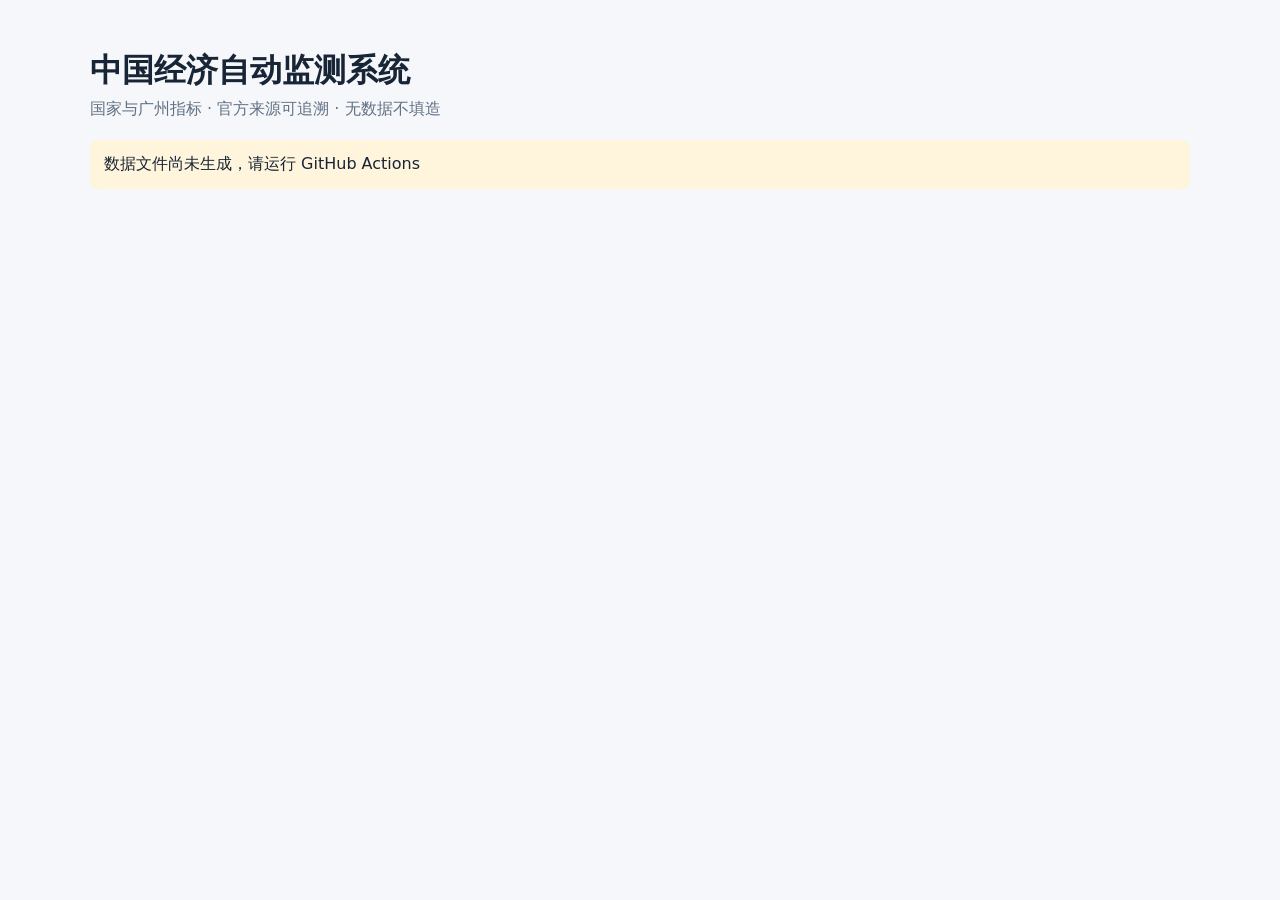
==== docs/index.html @ 611b1e5f "Initialize macro monitoring: docs/index.html" ====
<!doctype html><html lang="zh-CN"><head><meta charset="utf-8"><meta name="viewport" content="width=device-width,initial-scale=1"><title>中国经济监测看板</title><style>body{font:16px system-ui;background:#f5f7fa;color:#182536;margin:0;padding:28px;max-width:1100px;margin:auto}h1{margin-bottom:6px}.sub{color:#617184}.grid{display:grid;grid-template-columns:repeat(auto-fit,minmax(235px,1fr));gap:14px;margin-top:25px}.card{background:white;padding:20px;border-radius:14px;box-shadow:0 1px 6px #dfe4ed}.val{font-size:30px;font-weight:750;margin:14px 0}.muted{color:#69788a;font-size:13px}a{color:#245eae}.warn{padding:14px;background:#fff4dc;border-radius:8px;margin-top:20px}</style></head><body><h1>中国经济自动监测系统</h1><div class="sub">国家与广州指标 · 官方来源可追溯 · 无数据不填造</div><div id="meta" class="warn">正在读取数据...</div><div class="grid" id="grid"></div><script>fetch('./data.json').then(r=>r.json()).then(d=>{document.getElementById('meta').textContent='生成时间：'+d.generated_at+'｜已验证记录：'+d.data_count+'｜官方接口：待核验接入';document.getElementById('grid').innerHTML=d.indicators.map(i=>{const x=d.latest[i.id];return '<div class="card"><strong>'+i.name+'</strong><div class="val">'+(x?x.value+' '+i.unit:'待接入')+'</div><div class="muted">'+(x?'统计期：'+x.period:'暂无经过验证的官方数据')+'</div>'+(x?'<p><a href="'+x.source_url+'" target="_blank" rel="noopener">查看官方来源</a></p>':'')+'</div>'}).join('')}).catch(e=>{document.getElementById('meta').textContent='数据文件尚未生成，请运行 GitHub Actions';});</script></body></html>
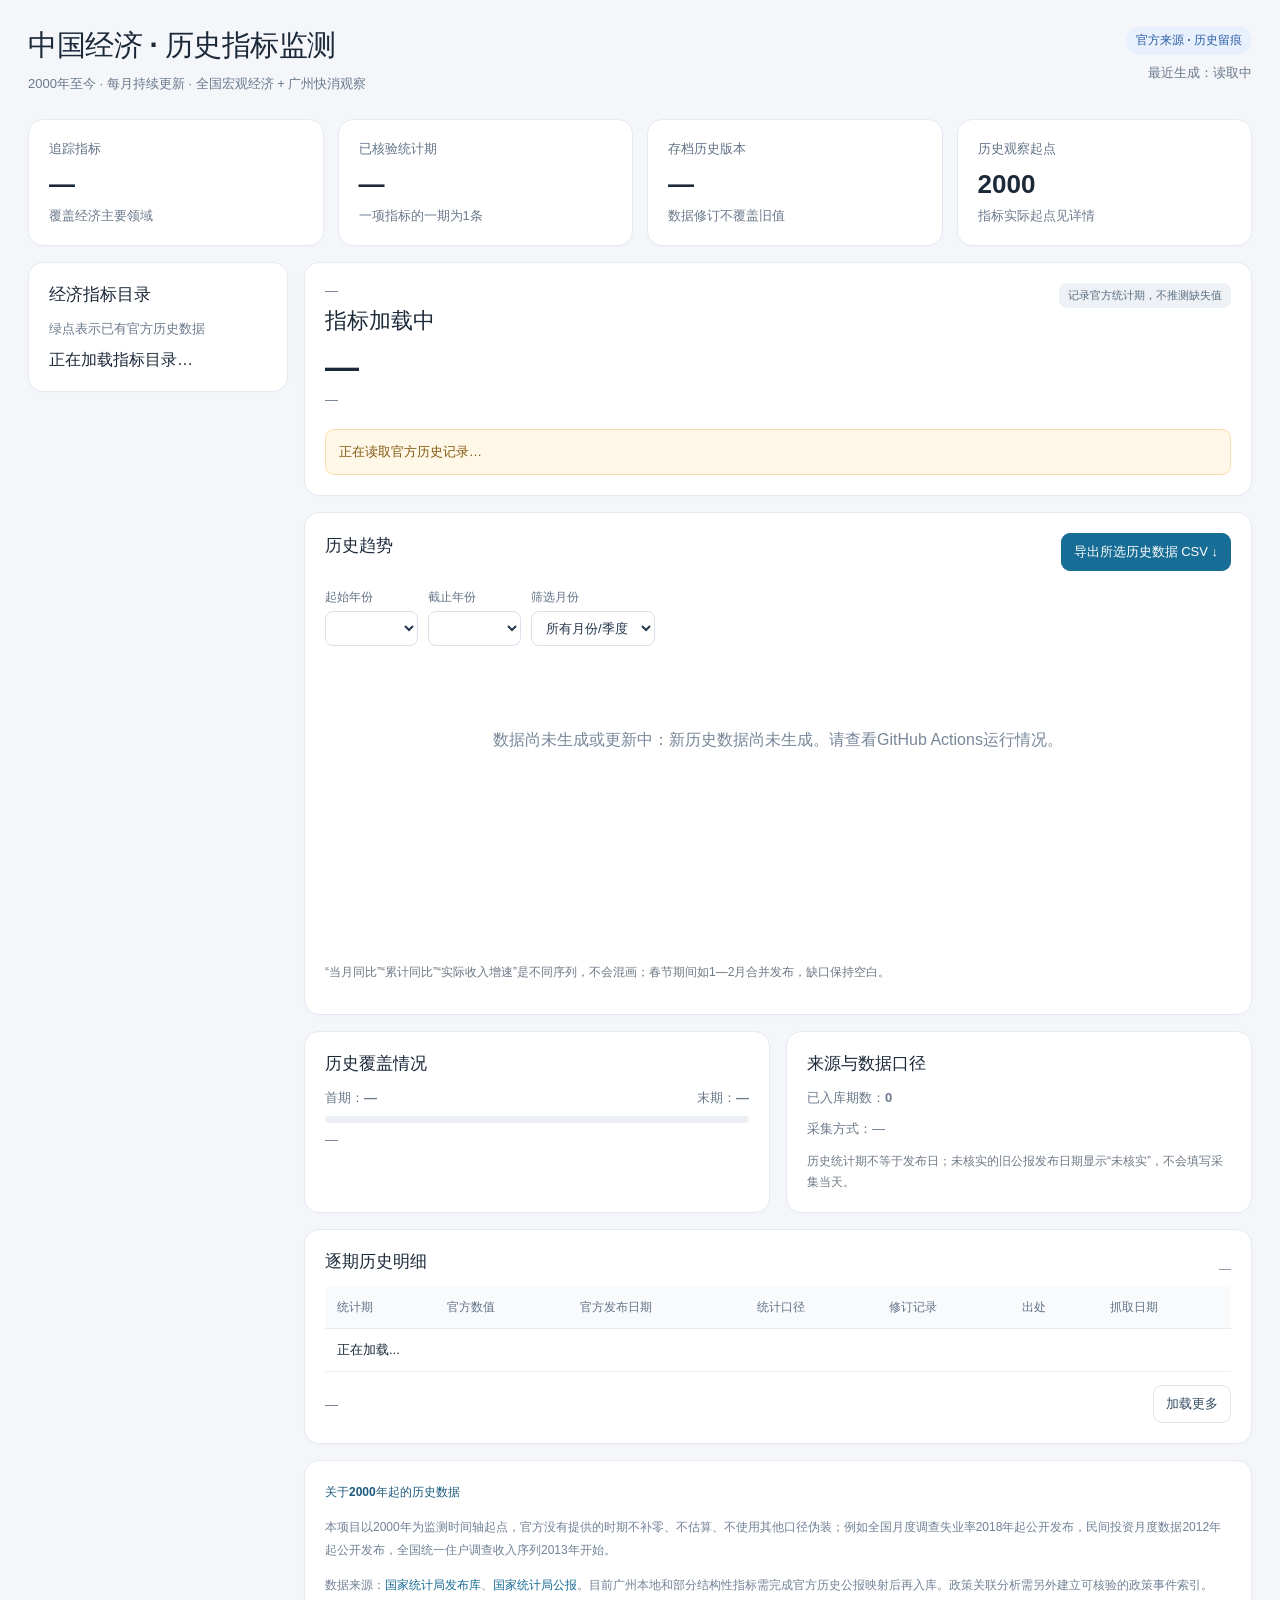
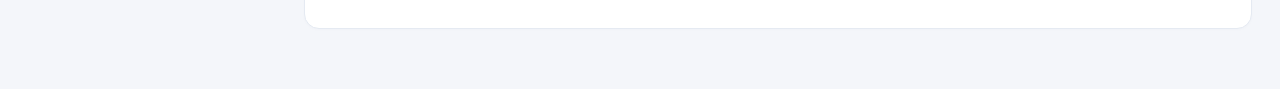
==== commit 7d2b6df3: "Upgrade Pages to full 2000-present metric timelines and source/revision detail" ====
--- a/docs/index.html
+++ b/docs/index.html
@@ -1 +1,94 @@
-<!doctype html><html lang="zh-CN"><head><meta charset="utf-8"><meta name="viewport" content="width=device-width,initial-scale=1"><title>中国经济监测看板</title><style>body{font:16px system-ui;background:#f5f7fa;color:#182536;margin:0;padding:28px;max-width:1100px;margin:auto}h1{margin-bottom:6px}.sub{color:#617184}.grid{display:grid;grid-template-columns:repeat(auto-fit,minmax(235px,1fr));gap:14px;margin-top:25px}.card{background:white;padding:20px;border-radius:14px;box-shadow:0 1px 6px #dfe4ed}.val{font-size:30px;font-weight:750;margin:14px 0}.muted{color:#69788a;font-size:13px}a{color:#245eae}.warn{padding:14px;background:#fff4dc;border-radius:8px;margin-top:20px}</style></head><body><h1>中国经济自动监测系统</h1><div class="sub">国家与广州指标 · 官方来源可追溯 · 无数据不填造</div><div id="meta" class="warn">正在读取数据...</div><div class="grid" id="grid"></div><script>fetch('./data.json').then(r=>r.json()).then(d=>{document.getElementById('meta').textContent='生成时间：'+d.generated_at+'｜已验证记录：'+d.data_count+'｜官方接口：待核验接入';document.getElementById('grid').innerHTML=d.indicators.map(i=>{const x=d.latest[i.id];return '<div class="card"><strong>'+i.name+'</strong><div class="val">'+(x?x.value+' '+i.unit:'待接入')+'</div><div class="muted">'+(x?'统计期：'+x.period:'暂无经过验证的官方数据')+'</div>'+(x?'<p><a href="'+x.source_url+'" target="_blank" rel="noopener">查看官方来源</a></p>':'')+'</div>'}).join('')}).catch(e=>{document.getElementById('meta').textContent='数据文件尚未生成，请运行 GitHub Actions';});</script></body></html>+<!doctype html>
+<html lang="zh-CN">
+<head>
+<meta charset="utf-8">
+<meta name="viewport" content="width=device-width, initial-scale=1">
+<meta name="description" content="中国经济长期指标监测：2000年至今，按月查看国家统计局与广州官方历史数据、来源与修订记录">
+<title>中国经济历史监测 | 2000—至今</title>
+<link rel="stylesheet" href="./app.css">
+</head>
+<body>
+<div class="wrap">
+<header>
+  <div>
+    <h1>中国经济 · 历史指标监测</h1>
+    <div class="sub">2000年至今 · 每月持续更新 · 全国宏观经济 + 广州快消观察</div>
+  </div>
+  <div class="right"><span class="pill">官方来源 · 历史留痕</span><div class="sub" style="margin-top:9px">最近生成：<span id="stamp">读取中</span></div></div>
+</header>
+<div class="stats">
+  <div class="stat"><div class="label">追踪指标</div><div class="num" id="series">—</div><div class="muted">覆盖经济主要领域</div></div>
+  <div class="stat"><div class="label">已核验统计期</div><div class="num" id="cnt">—</div><div class="muted">一项指标的一期为1条</div></div>
+  <div class="stat"><div class="label">存档历史版本</div><div class="num" id="archive">—</div><div class="muted">数据修订不覆盖旧值</div></div>
+  <div class="stat"><div class="label">历史观察起点</div><div class="num" id="start">2000</div><div class="muted">指标实际起点见详情</div></div>
+</div>
+<div class="layout">
+  <aside class="panel sidebar">
+    <h2>经济指标目录</h2><div class="muted" style="margin-bottom:12px">绿点表示已有官方历史数据</div>
+    <nav id="sidebar" aria-label="经济指标">正在加载指标目录…</nav>
+  </aside>
+  <div class="stack">
+    <section class="panel">
+      <div class="headline">
+        <div>
+          <div id="category" class="sub">—</div>
+          <h2 id="metricName" style="font-size:22px;margin:8px 0 0">指标加载中</h2>
+          <div class="bigvalue" id="headlineValue">—</div>
+          <div id="headlinePeriod" class="muted">—</div>
+          <div id="headlineSource" class="src"></div>
+        </div>
+        <div class="badge">记录官方统计期，不推测缺失值</div>
+      </div>
+      <div class="desc" id="metricNote" style="margin-top:15px"></div>
+      <div class="banner" id="warning">正在读取官方历史记录…</div>
+    </section>
+    <section class="panel">
+      <div class="toolbar">
+        <h2>历史趋势</h2>
+        <div class="actions"><button class="primary" id="download">导出所选历史数据 CSV ↓</button></div>
+      </div>
+      <div class="controls">
+        <label class="field">起始年份<select id="yearFrom"></select></label>
+        <label class="field">截止年份<select id="yearTo"></select></label>
+        <label class="field">筛选月份<select id="month">
+          <option value="all">所有月份/季度</option>
+          <option value="01">1月</option><option value="02">2月</option><option value="03">3月</option><option value="04">4月</option>
+          <option value="05">5月</option><option value="06">6月</option><option value="07">7月</option><option value="08">8月</option>
+          <option value="09">9月</option><option value="10">10月</option><option value="11">11月</option><option value="12">12月</option>
+        </select></label>
+      </div>
+      <div id="chart" class="chartwrap"><div class="noData" id="loading">正在读取…</div></div>
+      <p class="desc">“当月同比”“累计同比”“实际收入增速”是不同序列，不会混画；春节期间如1—2月合并发布，缺口保持空白。</p>
+    </section>
+    <div class="two">
+      <section class="panel">
+        <h2>历史覆盖情况</h2>
+        <div class="row-between"><div class="sub">首期：<strong id="firstPeriod">—</strong></div><div class="sub">末期：<strong id="lastPeriod">—</strong></div></div>
+        <div class="coverage"><div id="coverageBar" style="width:0%"></div></div>
+        <div class="muted" id="coverageText">—</div>
+      </section>
+      <section class="panel">
+        <h2>来源与数据口径</h2>
+        <div class="sub">已入库期数：<strong id="observed">0</strong></div>
+        <p class="muted">采集方式：<span id="sourceType">—</span></p>
+        <div class="desc">历史统计期不等于发布日；未核实的旧公报发布日期显示“未核实”，不会填写采集当天。</div>
+      </section>
+    </div>
+    <section class="panel">
+      <div class="toolbar"><h2 id="tableTitle">逐期历史明细</h2><span class="count" id="rowHint">—</span></div>
+      <div class="tablewrap"><table>
+        <thead><tr><th>统计期</th><th>官方数值</th><th>官方发布日期</th><th>统计口径</th><th>修订记录</th><th>出处</th><th>抓取日期</th></tr></thead>
+        <tbody id="tbody"><tr><td colspan="7">正在加载...</td></tr></tbody>
+      </table></div>
+      <div class="tablefoot"><div class="muted" id="showing">—</div><button id="more">加载更多</button></div>
+    </section>
+    <section class="panel foot">
+      <strong class="important">关于2000年起的历史数据</strong>
+      <p>本项目以2000年为监测时间轴起点，官方没有提供的时期不补零、不估算、不使用其他口径伪装；例如全国月度调查失业率2018年起公开发布，民间投资月度数据2012年起公开发布，全国统一住户调查收入序列2013年开始。</p>
+      <p>数据来源：<a href="https://data.stats.gov.cn/" target="_blank" rel="noopener">国家统计局发布库</a>、<a href="https://www.stats.gov.cn/" target="_blank" rel="noopener">国家统计局公报</a>。目前广州本地和部分结构性指标需完成官方历史公报映射后再入库。政策关联分析需另外建立可核验的政策事件索引。</p>
+    </section>
+  </div>
+</div>
+</div>
+<script src="./app.js" defer></script>
+</body></html>
--- a/docs/app.css
+++ b/docs/app.css
@@ -0,0 +1 @@
+:root{font-family:-apple-system,BlinkMacSystemFont,"Segoe UI","PingFang SC","Microsoft YaHei",sans-serif;background:#f4f6fa;color:#1c2939;font-synthesis:none}*{box-sizing:border-box}body{margin:0}.wrap{max-width:1400px;padding:26px 28px 60px;margin:auto}header{display:flex;align-items:flex-start;justify-content:space-between;gap:16px;margin-bottom:26px}h1{font-size:29px;letter-spacing:-.5px;margin:0 0 9px}h2{font-size:17px;margin:0 0 14px}.sub,.muted{color:#6b798c;font-size:13px}.pill{display:inline-flex;align-items:center;padding:6px 10px;border-radius:30px;background:#e9f0fd;color:#295da5;font-size:12px;font-weight:650}.right{text-align:right}.stats{display:grid;grid-template-columns:repeat(4,minmax(0,1fr));gap:14px;margin-bottom:16px}.panel,.stat{background:#fff;border:1px solid #e5eaf2;border-radius:15px;padding:20px;box-shadow:0 1px 3px rgba(30,55,88,.02)}.stat .num{font-size:26px;font-weight:760;margin:11px 0 7px;font-variant-numeric:tabular-nums}.stat .label{font-size:13px;color:#637287}.layout{display:grid;grid-template-columns:260px minmax(0,1fr);gap:16px}.sidebar{align-self:start;position:sticky;top:14px;max-height:90vh;overflow:auto}.category{margin-top:14px;margin-bottom:8px;color:#637287;font-size:12px;font-weight:700}.category:first-child{margin-top:0}.metric{width:100%;border:0;background:none;text-align:left;padding:12px;border-radius:9px;cursor:pointer;display:flex;justify-content:space-between;gap:12px;color:#26374a;font-size:13px}.metric:hover{background:#f1f6ff}.metric.active{background:#eaf1fb;color:#11559d;font-weight:700}.dot{width:7px;height:7px;background:#c1cad6;border-radius:50%;flex:none;margin-top:5px}.dot.filled{background:#2f9f78}.stack{display:grid;gap:16px;min-width:0}.toolbar{display:flex;align-items:center;flex-wrap:wrap;gap:12px;justify-content:space-between}.controls{display:flex;align-items:end;flex-wrap:wrap;gap:10px;margin:18px 0 14px}.field{display:grid;gap:5px;color:#637287;font-size:12px}select{border:1px solid #d9e2ec;background:#fff;border-radius:8px;padding:8px 10px;font-size:13px;color:#25364d;min-width:93px}button{border:1px solid #dce3ec;border-radius:9px;padding:9px 12px;background:white;cursor:pointer;color:#344b62;font-size:13px}button.primary{background:#176d95;color:#fff;border-color:#176d95}button:disabled{opacity:.6;cursor:not-allowed}.headline{display:flex;justify-content:space-between;gap:12px;align-items:flex-start}.bigvalue{font-size:34px;font-weight:760;margin:11px 0 6px;font-variant-numeric:tabular-nums}.desc{font-size:12px;line-height:1.7;color:#6e7986;max-width:710px}.banner{background:#fff7e8;color:#845a10;border:1px solid #f6ddb0;border-radius:9px;padding:11px 13px;font-size:13px;line-height:1.7;margin-top:13px}.badge{font-size:11px;background:#eef2f7;padding:5px 9px;color:#5a6c7e;border-radius:8px;white-space:nowrap}.chartwrap{min-height:290px}.chartwrap svg{width:100%;height:auto;max-height:350px}.noData{text-align:center;color:#78879a;padding:70px 0}.tablewrap{overflow-x:auto}table{border-collapse:collapse;width:100%;font-size:13px;white-space:nowrap}th{background:#f8fafc;color:#637287;text-align:left;font-size:12px;font-weight:650;padding:12px;border-bottom:1px solid #e7ecf4}td{padding:12px;border-bottom:1px solid #edf0f5}td.value{font-weight:710;font-variant-numeric:tabular-nums}tr:hover td{background:#f9fbff}a{color:#176d95;text-decoration:none}a:hover{text-decoration:underline}.foot{font-size:12px;color:#718196;line-height:1.9}.two{display:grid;grid-template-columns:1fr 1fr;gap:16px}.coverage{height:7px;background:#edf1f6;border-radius:20px;overflow:hidden;margin:9px 0}.coverage>div{height:100%;background:#45a58c;border-radius:20px}.error{color:#b45309;overflow-wrap:anywhere}.row-between{display:flex;gap:12px;justify-content:space-between;align-items:center}.count{font-size:12px;color:#8190a0}.important{color:#1b597e}.src{display:block;margin-top:7px;font-size:12px}.actions{display:flex;gap:9px;flex-wrap:wrap}.mini{font-size:11px}.break{overflow-wrap:anywhere}.tablefoot{display:flex;align-items:center;justify-content:space-between;gap:12px;padding-top:13px}.hide{display:none!important}@media(max-width:920px){.stats{grid-template-columns:repeat(2,1fr)}.layout{grid-template-columns:1fr}.sidebar{position:static;max-height:330px;overflow:auto}.two{grid-template-columns:1fr}}@media(max-width:520px){.wrap{padding:16px 12px 40px}h1{font-size:23px}.stats{gap:8px}.stat,.panel{padding:15px}.stat .num{font-size:22px}.headline{display:block}header{display:block}.right{text-align:left;margin-top:9px}}
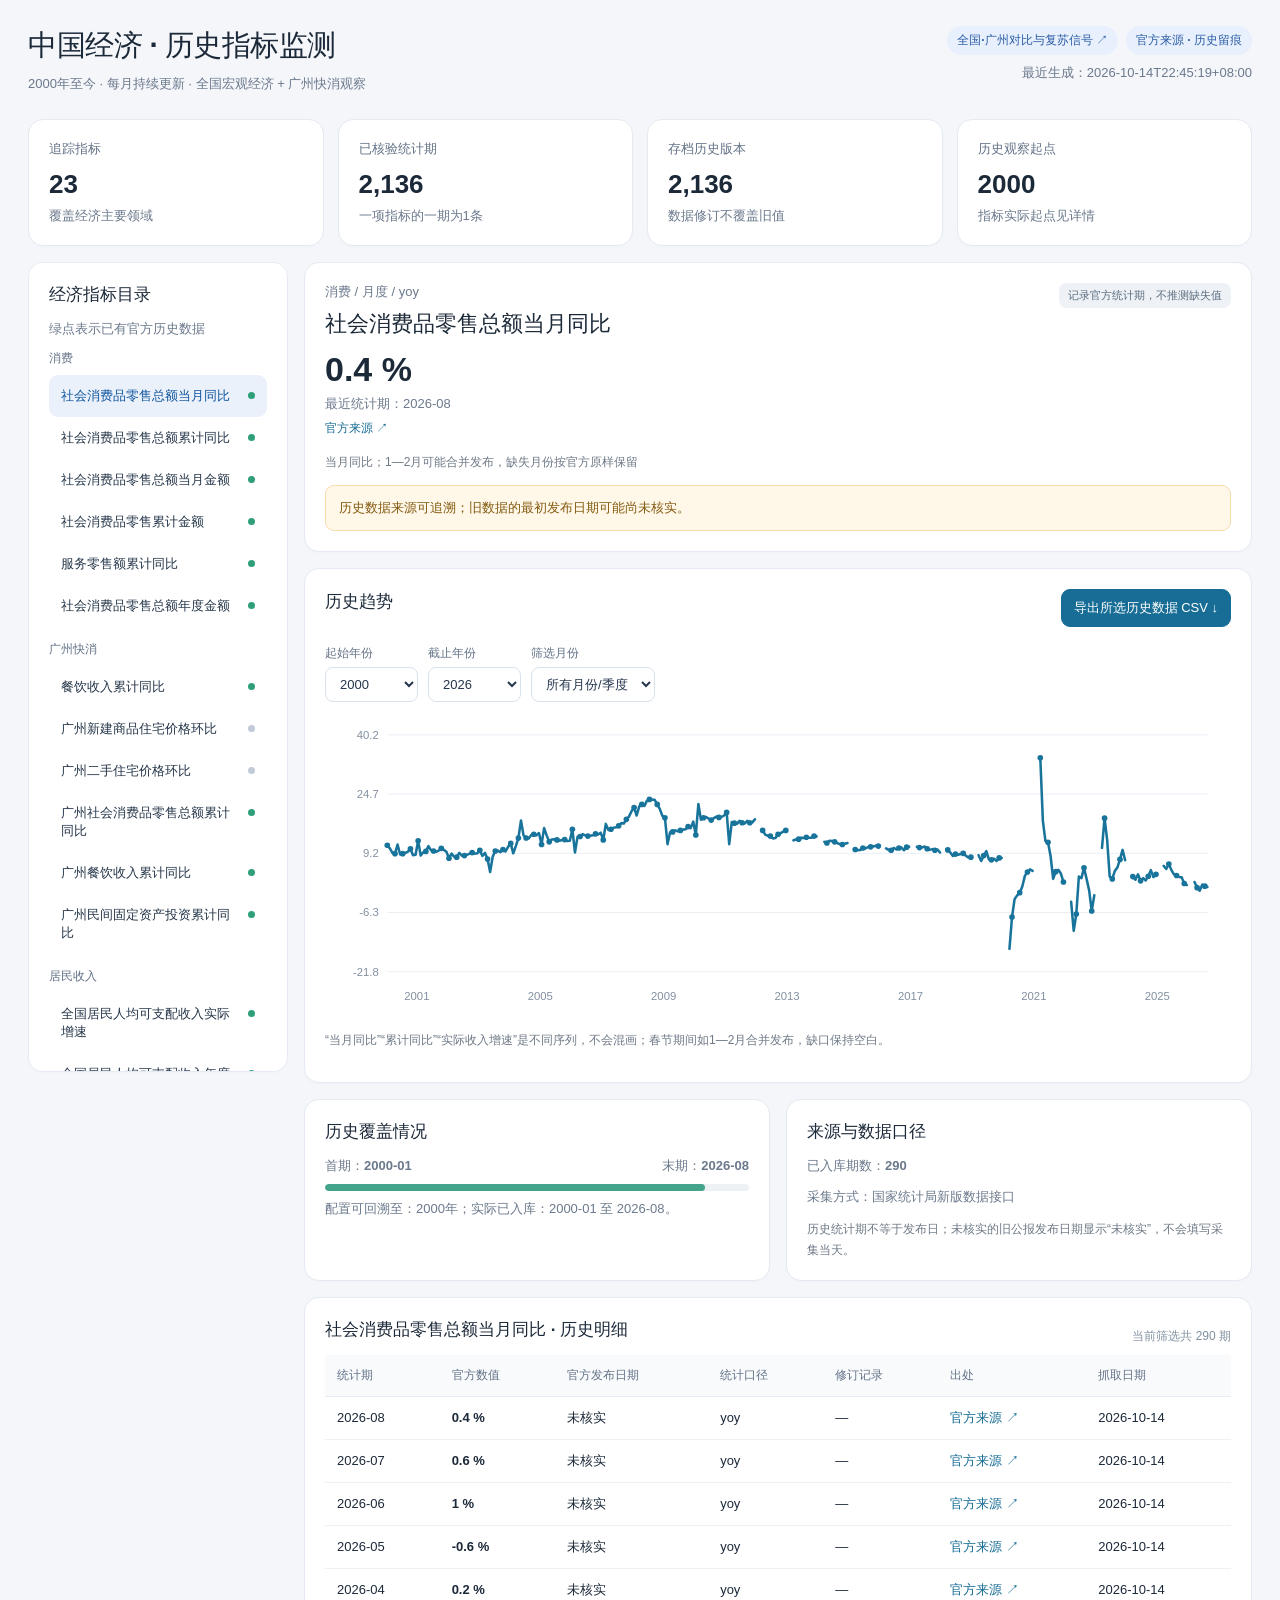
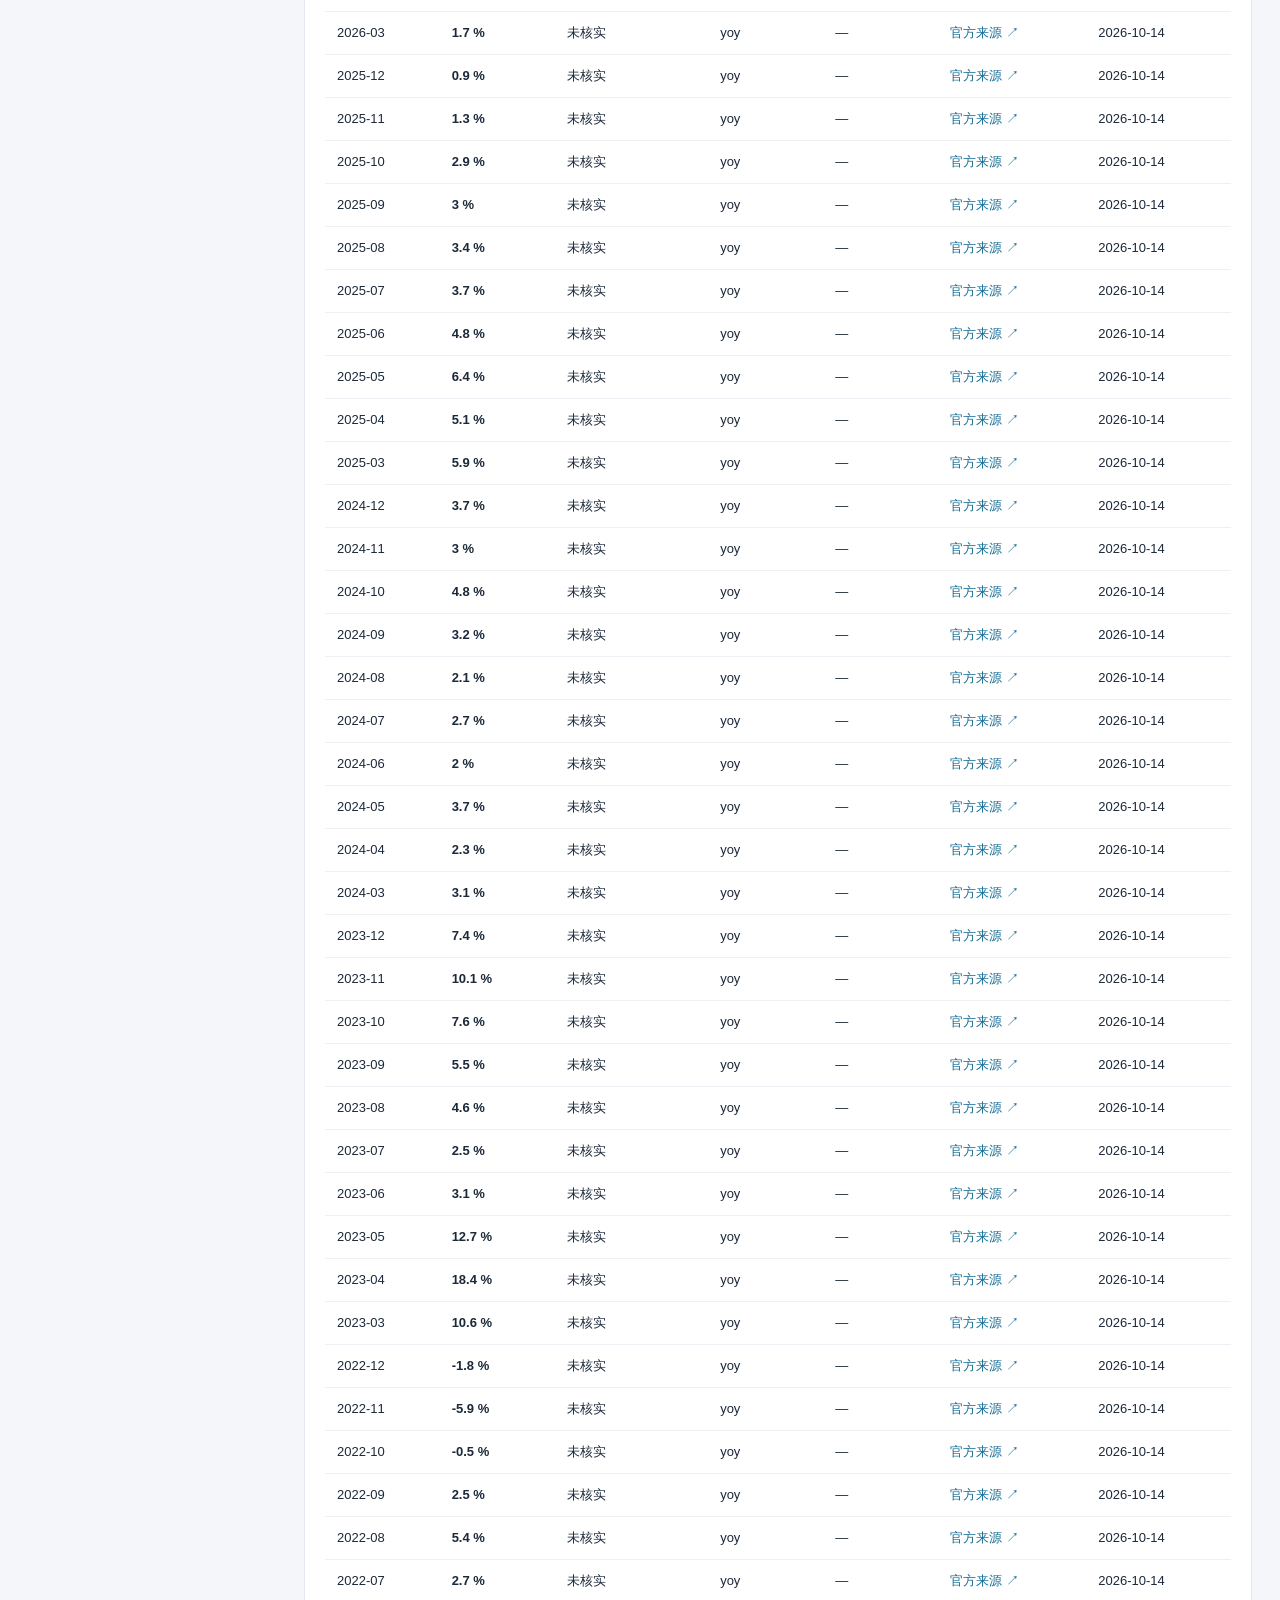
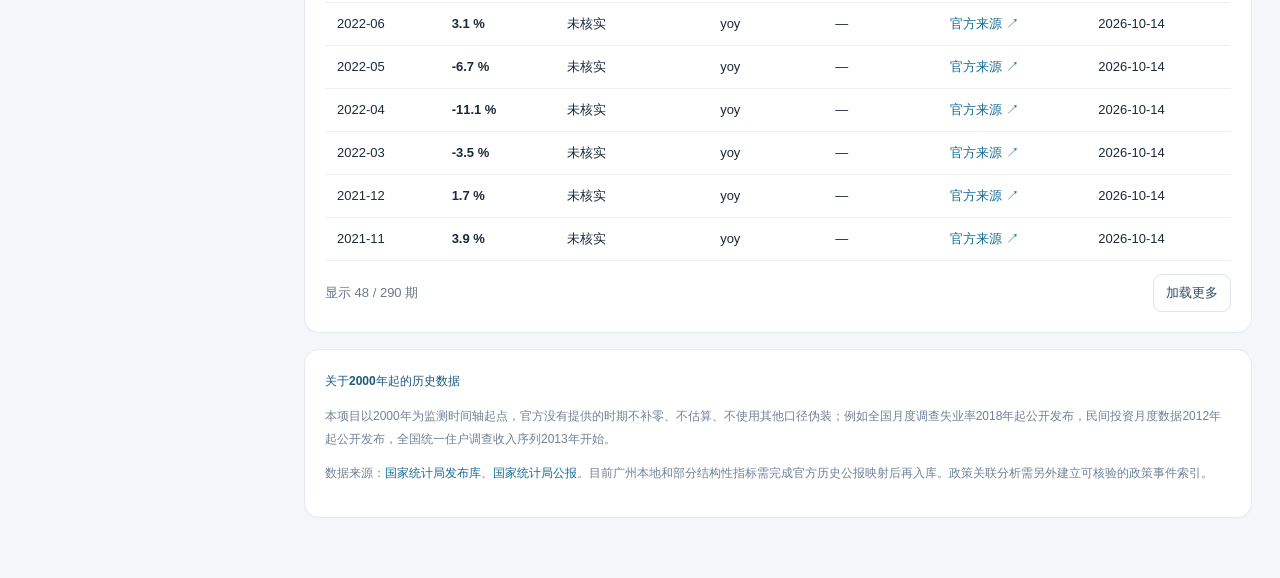
==== commit ee798d56: "Link historical dashboard to new nationwide versus Guangzhou analysis and recovery signals" ====
--- a/docs/index.html
+++ b/docs/index.html
@@ -14,7 +14,7 @@
     <h1>中国经济 · 历史指标监测</h1>
     <div class="sub">2000年至今 · 每月持续更新 · 全国宏观经济 + 广州快消观察</div>
   </div>
-  <div class="right"><span class="pill">官方来源 · 历史留痕</span><div class="sub" style="margin-top:9px">最近生成：<span id="stamp">读取中</span></div></div>
+  <div class="right"><a class="pill" href="./analysis.html" style="text-decoration:none;margin-right:8px">全国·广州对比与复苏信号 ↗</a><span class="pill">官方来源 · 历史留痕</span><div class="sub" style="margin-top:9px">最近生成：<span id="stamp">读取中</span></div></div>
 </header>
 <div class="stats">
   <div class="stat"><div class="label">追踪指标</div><div class="num" id="series">—</div><div class="muted">覆盖经济主要领域</div></div>
